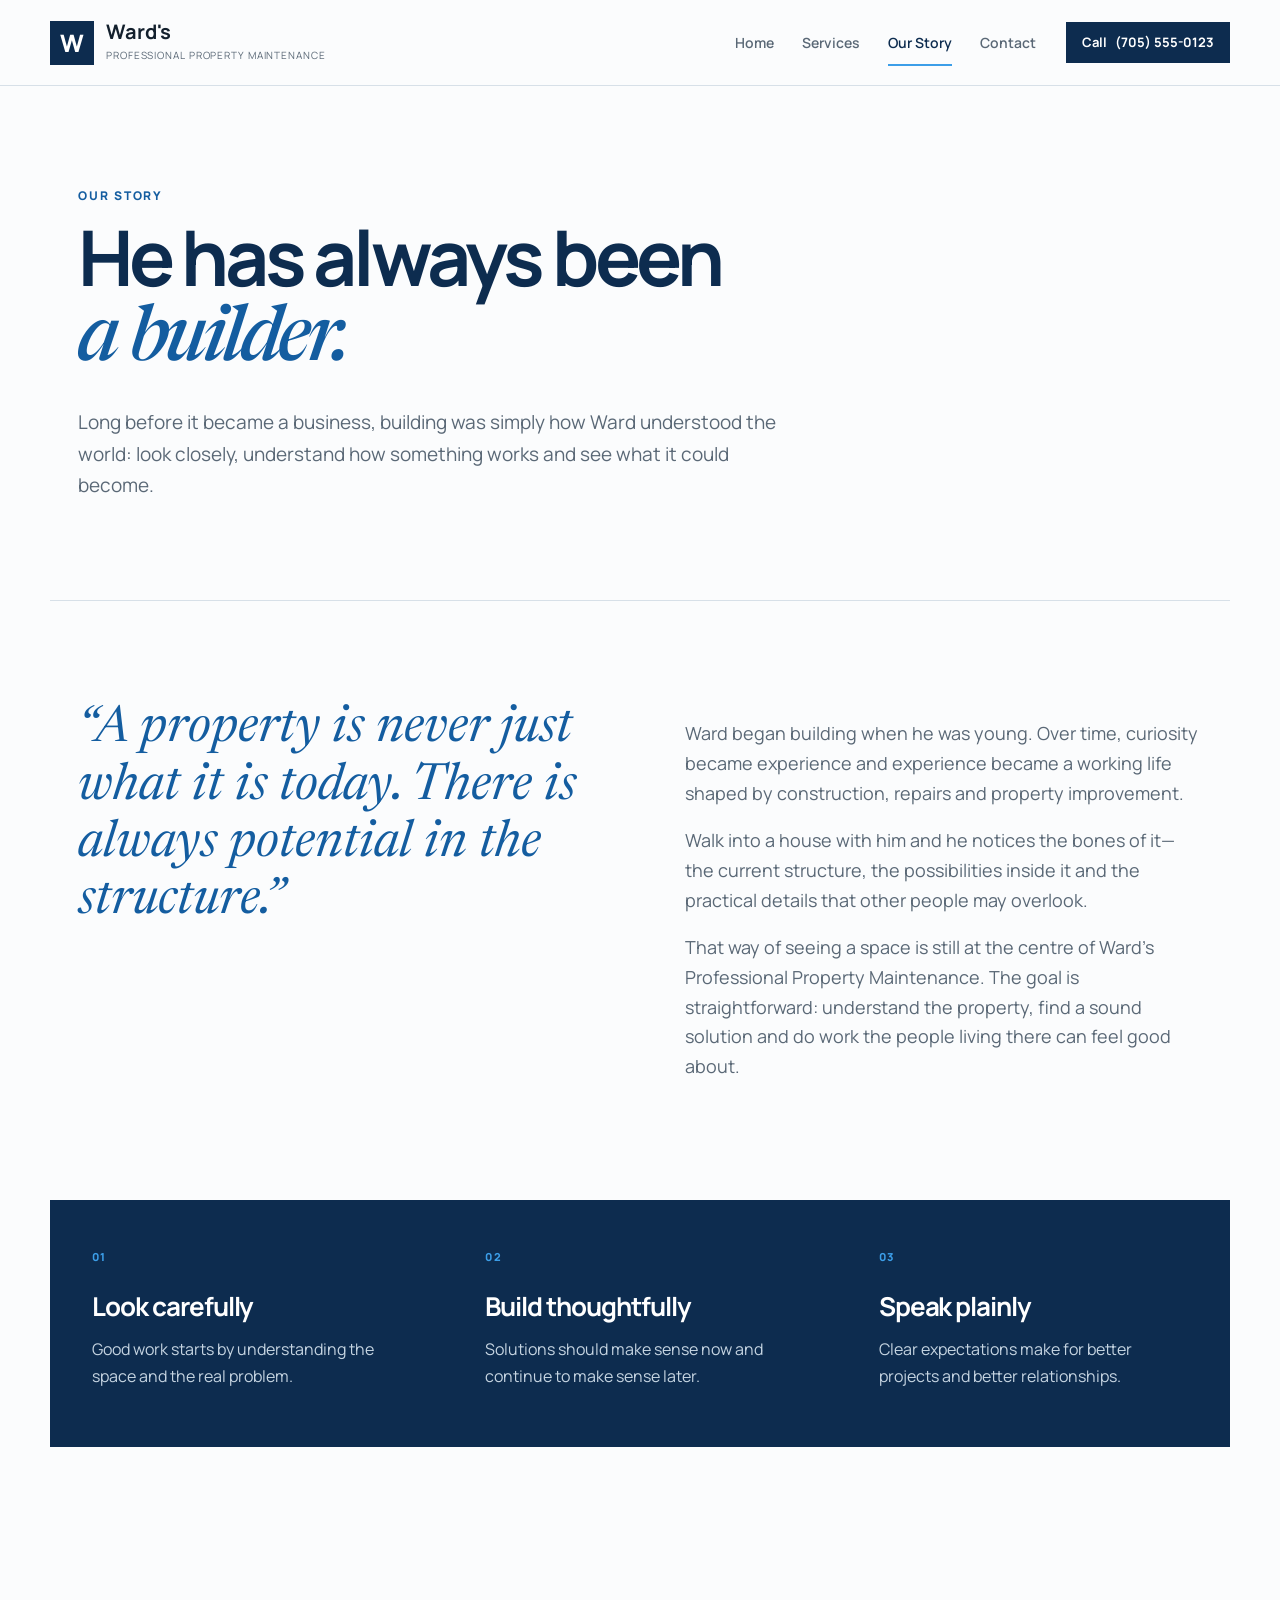
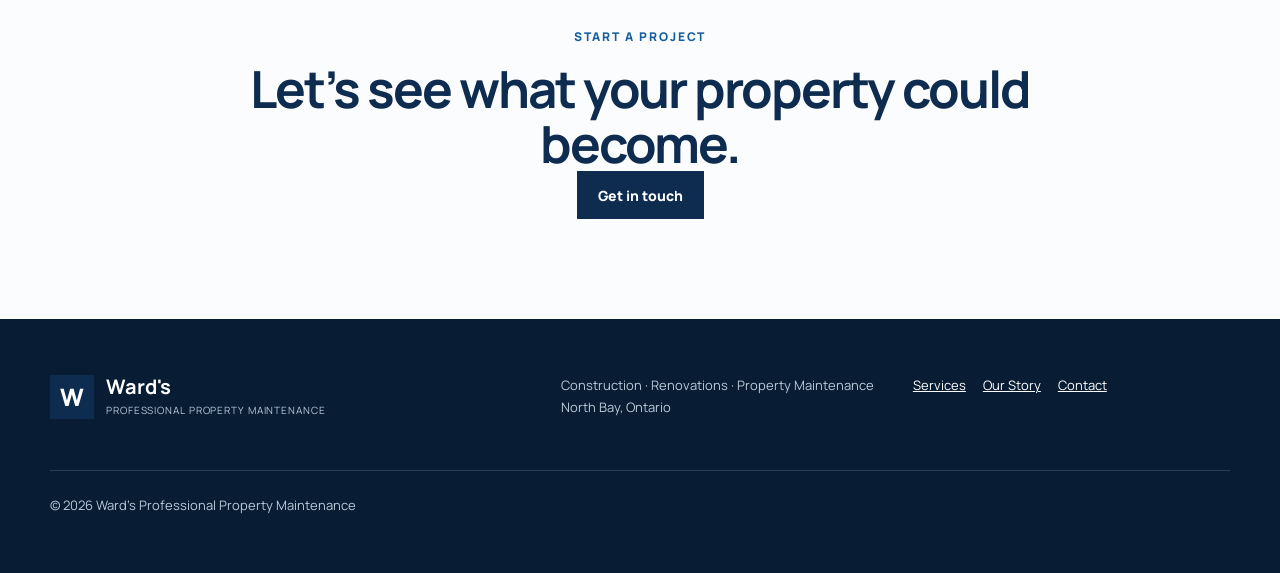
==== about.html @ 0ab8d8b3 "Build Ward's property maintenance website" ====
<!doctype html>
<html lang="en">
<head>
  <meta charset="utf-8"><meta name="viewport" content="width=device-width, initial-scale=1">
  <meta name="description" content="Meet the builder behind Ward's Professional Property Maintenance in North Bay, Ontario.">
  <meta name="theme-color" content="#123c68"><title>Our Story | Ward's Professional Property Maintenance</title>
  <link rel="icon" href="assets/favicon.svg" type="image/svg+xml"><link rel="stylesheet" href="assets/styles.css"><script defer src="assets/site.js"></script>
</head>
<body>
  <header class="site-header"><a class="brand" href="index.html"><span class="brand-mark">W</span><span><strong>Ward's</strong><small>Professional Property Maintenance</small></span></a><button class="menu-button" type="button" aria-expanded="false" aria-controls="primary-nav">Menu</button><nav id="primary-nav" class="primary-nav" aria-label="Primary navigation"><a href="index.html">Home</a><a href="services.html">Services</a><a class="active" href="about.html">Our Story</a><a href="contact.html">Contact</a></nav><a class="header-call" href="tel:+17055550123">Call <span>(705) 555-0123</span></a></header>
  <main>
    <header class="page-hero about-hero"><p class="eyebrow">Our story</p><h1>He has always been<br><em>a builder.</em></h1><p>Long before it became a business, building was simply how Ward understood the world: look closely, understand how something works and see what it could become.</p></header>
    <section class="section editorial">
      <div class="big-quote">“A property is never just what it is today. There is always potential in the structure.”</div>
      <div class="story-copy"><p>Ward began building when he was young. Over time, curiosity became experience and experience became a working life shaped by construction, repairs and property improvement.</p><p>Walk into a house with him and he notices the bones of it—the current structure, the possibilities inside it and the practical details that other people may overlook.</p><p>That way of seeing a space is still at the centre of Ward's Professional Property Maintenance. The goal is straightforward: understand the property, find a sound solution and do work the people living there can feel good about.</p></div>
    </section>
    <section class="values-band"><article><span>01</span><h2>Look carefully</h2><p>Good work starts by understanding the space and the real problem.</p></article><article><span>02</span><h2>Build thoughtfully</h2><p>Solutions should make sense now and continue to make sense later.</p></article><article><span>03</span><h2>Speak plainly</h2><p>Clear expectations make for better projects and better relationships.</p></article></section>
    <section class="section final-cta"><p class="eyebrow">Start a project</p><h2>Let’s see what your property could become.</h2><a class="button button-primary" href="contact.html">Get in touch</a></section>
  </main>
  <footer class="site-footer"><div class="brand footer-brand"><span class="brand-mark">W</span><span><strong>Ward's</strong><small>Professional Property Maintenance</small></span></div><p>Construction · Renovations · Property Maintenance<br>North Bay, Ontario</p><p><a href="services.html">Services</a> <a href="about.html">Our Story</a> <a href="contact.html">Contact</a></p><p class="copyright">© <span data-year></span> Ward's Professional Property Maintenance</p></footer>
</body></html>
---- assets/styles.css ----
@import url('https://fonts.googleapis.com/css2?family=Manrope:wght@400;500;600;700;800&family=Newsreader:ital,opsz,wght@1,6..72,500&display=swap');

:root{--navy:#0d2c4f;--blue:#145da0;--bright:#3c9ee8;--sky:#dceefb;--ice:#f4f8fb;--paper:#fbfcfd;--ink:#13202d;--muted:#5a6876;--line:#d7e0e8;--white:#fff;--max:1180px;--shadow:0 24px 60px rgba(13,44,79,.12)}
*{box-sizing:border-box}html{scroll-behavior:smooth}body{margin:0;background:var(--paper);color:var(--ink);font-family:Manrope,system-ui,sans-serif;font-size:16px;line-height:1.65}a{color:inherit}button{font:inherit}.site-header{height:86px;display:grid;grid-template-columns:1fr auto auto;align-items:center;gap:30px;padding:0 max(28px,calc((100vw - var(--max))/2));background:rgba(251,252,253,.96);border-bottom:1px solid var(--line);position:relative;z-index:10}.brand{display:flex;align-items:center;gap:12px;text-decoration:none;width:max-content}.brand-mark{display:grid;place-items:center;width:44px;height:44px;background:var(--navy);color:var(--white);font-size:24px;font-weight:800;line-height:1}.brand strong,.brand small{display:block}.brand strong{font-size:20px;line-height:1.1}.brand small{font-size:10px;text-transform:uppercase;letter-spacing:.09em;color:var(--muted);margin-top:4px}.primary-nav{display:flex;gap:28px}.primary-nav a{text-decoration:none;font-weight:600;font-size:14px;color:var(--muted);position:relative}.primary-nav a:hover,.primary-nav a.active{color:var(--navy)}.primary-nav a.active:after{content:"";position:absolute;left:0;right:0;bottom:-12px;height:2px;background:var(--bright)}.header-call{background:var(--navy);color:white;text-decoration:none;padding:10px 16px;font-size:13px;font-weight:700}.header-call span{margin-left:5px}.menu-button{display:none;background:transparent;border:1px solid var(--line);padding:9px 14px;color:var(--navy);font-weight:700}.hero{max-width:var(--max);min-height:670px;margin:auto;display:grid;grid-template-columns:1.02fr .98fr;align-items:center;gap:76px;padding:76px 28px}.eyebrow{margin:0 0 14px;color:var(--blue);font-size:12px;font-weight:800;letter-spacing:.16em;text-transform:uppercase}.hero h1,.page-hero h1{font-size:clamp(56px,6vw,86px);line-height:.96;letter-spacing:-.055em;margin:0 0 28px;color:var(--navy)}h1 em,h2 em{font-family:Newsreader,Georgia,serif;font-weight:500;color:var(--blue)}.lede{font-size:19px;max-width:610px;color:var(--muted)}.hero-actions{display:flex;flex-wrap:wrap;gap:12px;margin-top:32px}.button{display:inline-flex;align-items:center;justify-content:center;min-height:48px;padding:11px 20px;border:1px solid var(--navy);text-decoration:none;font-size:14px;font-weight:800}.button-primary{background:var(--navy);color:var(--white)}.button-primary:hover{background:var(--blue)}.button-secondary{color:var(--navy);background:transparent}.button-secondary:hover{background:var(--sky)}.button-light{background:white;color:var(--navy);border-color:white;margin-top:18px}.hero-visual{position:relative;min-height:500px;background:var(--sky);box-shadow:var(--shadow);overflow:hidden}.hero-visual:before{content:"";position:absolute;inset:0;background:linear-gradient(145deg,transparent 0 48%,rgba(20,93,160,.08) 48% 49%,transparent 49%),linear-gradient(35deg,transparent 0 70%,rgba(255,255,255,.5) 70%)}.plan-card{position:absolute;inset:48px;background:var(--paper);border:1px solid var(--blue);box-shadow:0 16px 40px rgba(13,44,79,.18)}.plan-card:before{content:"";position:absolute;inset:0;background-image:linear-gradient(rgba(20,93,160,.08) 1px,transparent 1px),linear-gradient(90deg,rgba(20,93,160,.08) 1px,transparent 1px);background-size:24px 24px}.plan-label{position:absolute;top:20px;left:22px;font-size:11px;font-weight:800;color:var(--blue);text-transform:uppercase;letter-spacing:.14em}.plan-room{position:absolute;border:3px solid var(--navy)}.room-a{left:12%;top:22%;width:48%;height:36%}.room-b{right:10%;top:22%;width:28%;height:59%}.room-c{left:12%;bottom:19%;width:48%;height:20%}.measure{position:absolute;color:var(--blue);font-size:9px;letter-spacing:.12em;text-transform:uppercase}.measure-one{left:26%;top:17%}.measure-two{right:15%;bottom:13%}.plan-stamp{position:absolute;right:-18px;bottom:-20px;background:var(--blue);color:white;padding:20px 24px;font-family:Newsreader,Georgia,serif;font-style:italic;font-size:24px;line-height:1.05}.trust-strip{background:var(--navy);color:white;display:grid;grid-template-columns:repeat(3,1fr);padding:26px max(28px,calc((100vw - var(--max))/2));gap:30px}.trust-strip p{margin:0;display:flex;flex-direction:column;border-left:1px solid rgba(255,255,255,.25);padding-left:20px}.trust-strip strong{font-size:14px}.trust-strip span{font-size:12px;color:#bdd1e5}.section{max-width:var(--max);margin:auto;padding:100px 28px}.section-heading{display:grid;grid-template-columns:1.2fr .8fr;align-items:end;gap:70px;margin-bottom:50px}.section h2,.story-band h2,.values-band h2{font-size:clamp(34px,4vw,54px);line-height:1.08;letter-spacing:-.04em;color:var(--navy);margin:0}.section-heading>p{color:var(--muted);margin:0}.service-grid{display:grid;grid-template-columns:repeat(2,1fr);border-top:1px solid var(--line);border-left:1px solid var(--line)}.service-grid article{padding:32px;border-right:1px solid var(--line);border-bottom:1px solid var(--line);min-height:230px}.service-grid article>span,.values-band article>span{font-size:11px;font-weight:800;color:var(--bright);letter-spacing:.12em}.service-grid h3{font-size:22px;color:var(--navy);margin:28px 0 10px}.service-grid p{color:var(--muted);margin:0}.service-grid .accent-card{background:var(--sky)}.text-link{display:inline-block;margin-top:34px;color:var(--blue);font-weight:800;text-decoration:none}.text-link span{display:inline-block;margin-left:8px;transition:transform .2s}.text-link:hover span{transform:translateX(5px)}.story-band{background:var(--blue);color:white;display:grid;grid-template-columns:.8fr 1.2fr;gap:90px;align-items:center;padding:90px max(28px,calc((100vw - var(--max))/2))}.story-band .eyebrow{color:var(--sky)}.story-band h2{color:white}.story-band p:not(.eyebrow){color:#d9e9f7;max-width:650px}.story-number{font-size:260px;line-height:.8;font-weight:800;color:transparent;-webkit-text-stroke:2px rgba(255,255,255,.35);text-align:center}.final-cta{text-align:center;max-width:850px}.final-cta>p:not(.eyebrow){color:var(--muted);font-size:18px}.centered{justify-content:center}.site-footer{background:#081d34;color:#b9cad9;padding:56px max(28px,calc((100vw - var(--max))/2));display:grid;grid-template-columns:1.5fr 1fr 1fr;gap:35px;font-size:13px}.footer-brand strong{color:white}.footer-brand small{color:#b9cad9}.site-footer p{margin:0}.site-footer a{color:white;margin-right:14px}.copyright{grid-column:1/-1;border-top:1px solid rgba(255,255,255,.14);padding-top:24px;margin-top:16px!important}.page-hero{max-width:var(--max);margin:auto;padding:100px 28px 80px}.page-hero h1{font-size:clamp(52px,6vw,78px);max-width:900px}.page-hero>p:last-child{font-size:19px;color:var(--muted);max-width:700px}.service-list{padding-top:20px}.service-list>article{display:grid;grid-template-columns:150px 1fr;gap:30px;padding:55px 0;border-top:1px solid var(--line)}.service-list h2{font-size:34px}.service-list p{max-width:750px;color:var(--muted)}.service-index{font-family:Newsreader,serif;font-style:italic;color:var(--bright);font-size:34px}.service-list ul{columns:2;padding-left:20px;color:var(--navy)}.custom-service{background:var(--blue);color:white;padding:55px!important;margin-top:20px;border:0!important}.custom-service h2,.custom-service p{color:white}.custom-service .service-index{color:var(--sky)}.note-panel{background:var(--sky);margin-bottom:100px;padding:60px}.note-panel h2{font-size:38px}.note-panel p:last-child{max-width:750px;color:var(--muted)}.editorial{display:grid;grid-template-columns:1fr 1fr;gap:90px;border-top:1px solid var(--line)}.big-quote{font-family:Newsreader,Georgia,serif;font-style:italic;font-size:clamp(38px,4vw,54px);line-height:1.12;color:var(--blue)}.story-copy{font-size:18px;color:var(--muted)}.values-band{max-width:var(--max);margin:0 auto 80px;display:grid;grid-template-columns:repeat(3,1fr);background:var(--navy);color:white}.values-band article{padding:42px}.values-band h2{color:white;font-size:26px;margin:24px 0 10px}.values-band p{color:#c5d4e1}.contact-grid{display:grid;grid-template-columns:1fr 1fr;gap:80px;padding-top:20px}.contact-options article{padding:28px 0;border-top:1px solid var(--line)}.contact-options a,.contact-options strong{display:block;color:var(--navy);font-size:clamp(25px,3vw,38px);font-weight:700;text-decoration:none;line-height:1.2}.contact-options span{display:block;color:var(--muted);font-size:13px;margin-top:8px}.project-checklist{background:var(--navy);color:white;padding:48px}.project-checklist .eyebrow{color:var(--sky)}.project-checklist h2{color:white;font-size:38px}.project-checklist li{margin:13px 0}.small-note{border-top:1px solid rgba(255,255,255,.2);padding-top:22px;margin-top:25px;color:#c8d7e4;font-size:14px}
@media(max-width:820px){.site-header{height:74px;grid-template-columns:1fr auto;padding:0 18px}.brand small{max-width:200px}.menu-button{display:block}.header-call{display:none}.primary-nav{display:none;position:absolute;top:74px;left:0;right:0;background:var(--paper);padding:14px 20px 24px;box-shadow:0 16px 30px rgba(13,44,79,.15);flex-direction:column;gap:0}.primary-nav.open{display:flex}.primary-nav a{padding:12px 0;border-bottom:1px solid var(--line)}.primary-nav a.active:after{display:none}.hero{grid-template-columns:1fr;gap:45px;padding:58px 20px}.hero h1,.page-hero h1{font-size:clamp(47px,15vw,68px)}.hero-visual{min-height:390px}.plan-card{inset:32px}.trust-strip{grid-template-columns:1fr;gap:18px;padding:26px 20px}.section{padding:70px 20px}.section-heading,.story-band,.editorial,.contact-grid{grid-template-columns:1fr;gap:36px}.service-grid{grid-template-columns:1fr}.story-band{padding:65px 20px}.story-number{font-size:160px}.site-footer{grid-template-columns:1fr;padding:48px 20px}.copyright{grid-column:auto}.page-hero{padding:70px 20px 50px}.service-list>article{grid-template-columns:1fr;gap:8px;padding:42px 0}.service-list ul{columns:1}.custom-service{padding:35px!important}.note-panel{margin:0 20px 70px;padding:35px}.values-band{grid-template-columns:1fr;margin:0 20px 50px}.values-band article{padding:32px;border-bottom:1px solid rgba(255,255,255,.14)}.contact-grid{padding-top:0}.project-checklist{padding:34px}.about-hero br{display:none}}
@media(prefers-reduced-motion:reduce){html{scroll-behavior:auto}*{transition:none!important}}
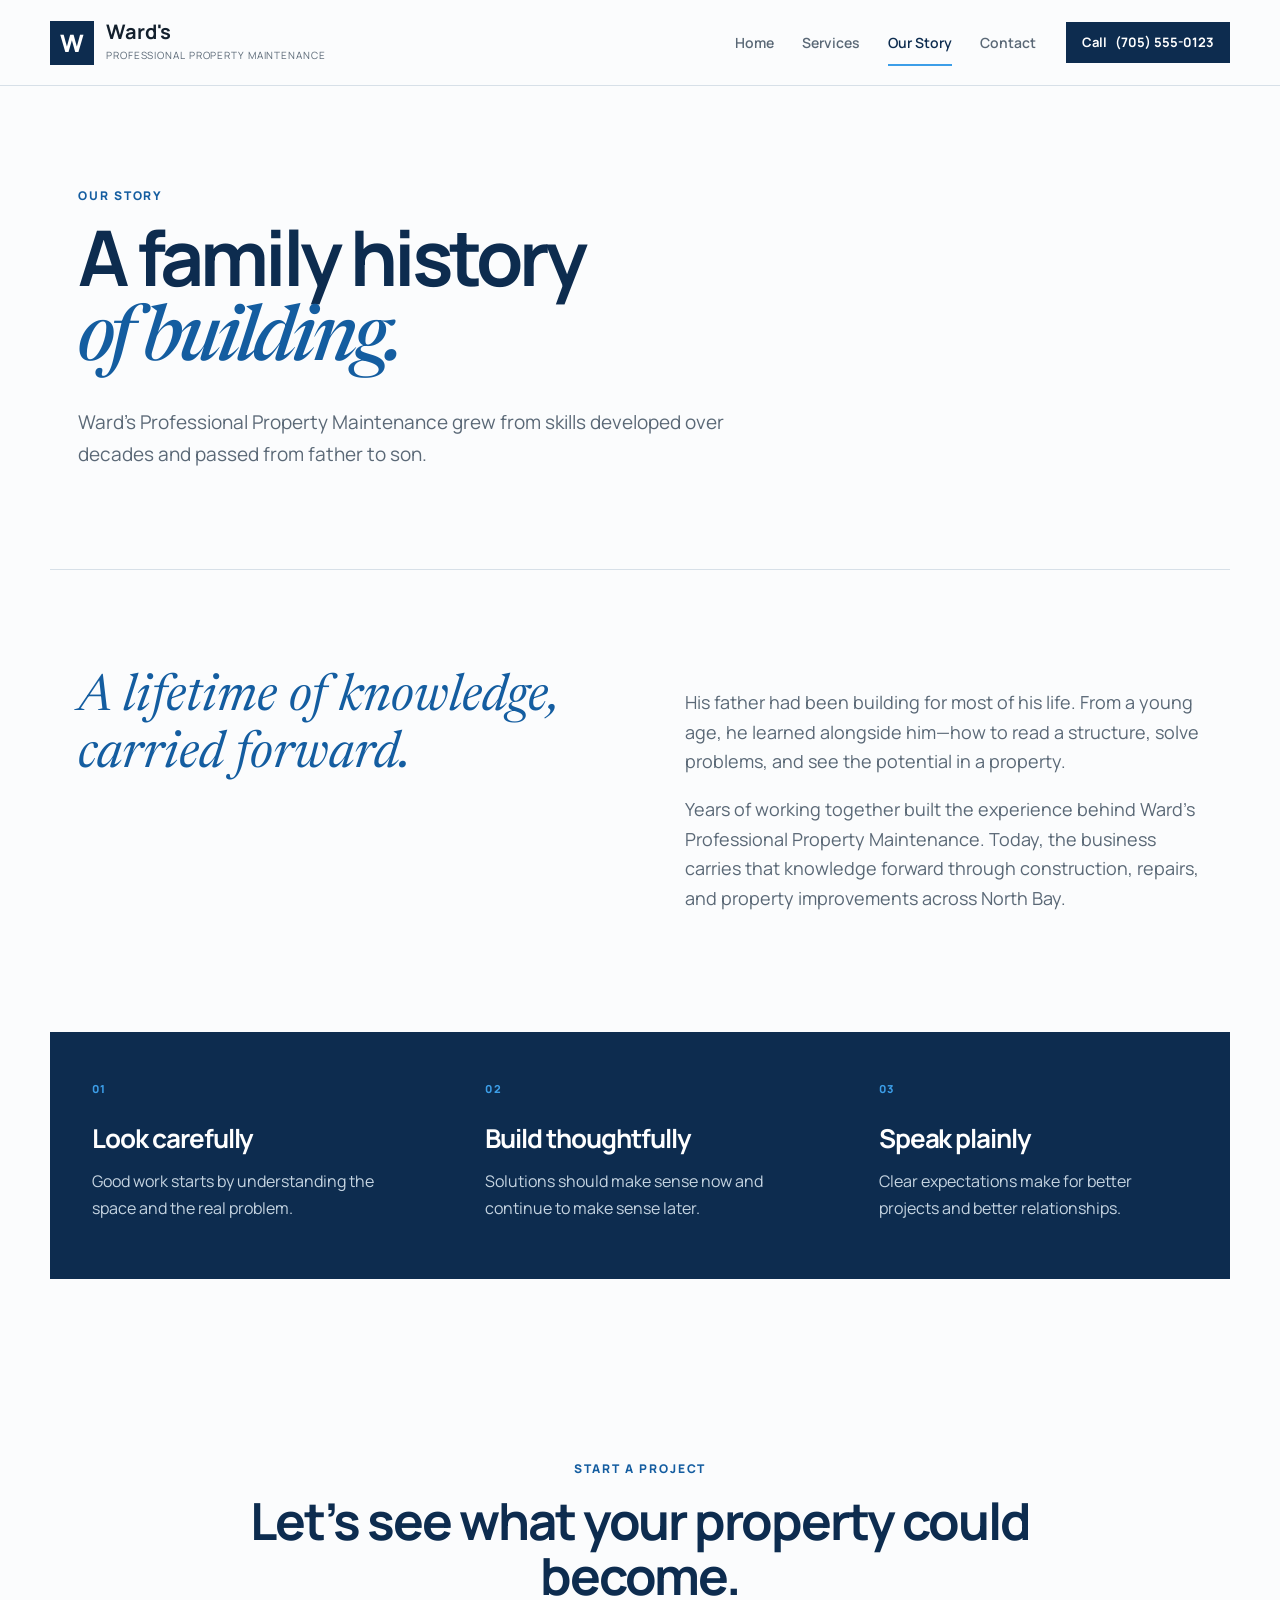
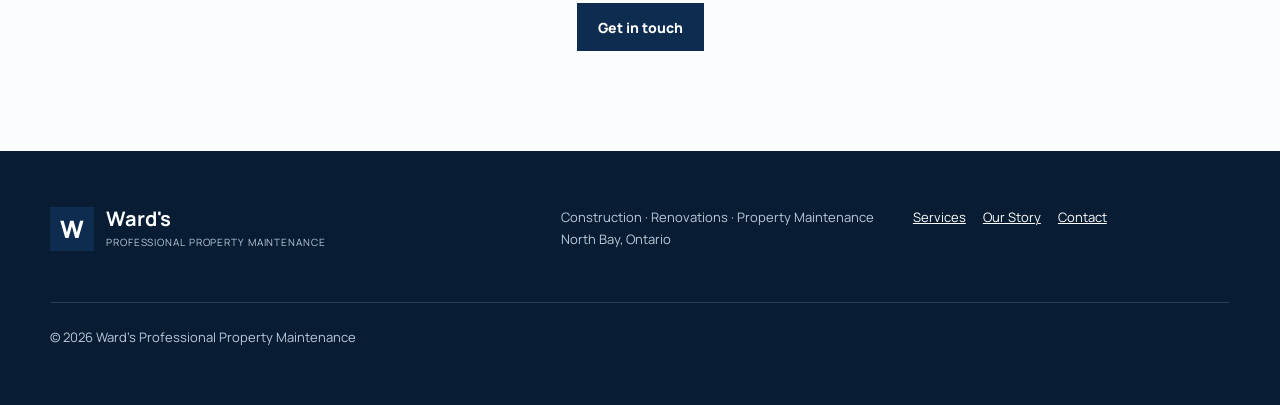
==== commit da2a00d4: "Rewrite father-to-son business story" ====
--- a/about.html
+++ b/about.html
@@ -9,10 +9,10 @@
 <body>
   <header class="site-header"><a class="brand" href="index.html"><span class="brand-mark">W</span><span><strong>Ward's</strong><small>Professional Property Maintenance</small></span></a><button class="menu-button" type="button" aria-expanded="false" aria-controls="primary-nav">Menu</button><nav id="primary-nav" class="primary-nav" aria-label="Primary navigation"><a href="index.html">Home</a><a href="services.html">Services</a><a class="active" href="about.html">Our Story</a><a href="contact.html">Contact</a></nav><a class="header-call" href="tel:+17055550123">Call <span>(705) 555-0123</span></a></header>
   <main>
-    <header class="page-hero about-hero"><p class="eyebrow">Our story</p><h1>He has always been<br><em>a builder.</em></h1><p>Long before it became a business, building was simply how Ward understood the world: look closely, understand how something works and see what it could become.</p></header>
+    <header class="page-hero about-hero"><p class="eyebrow">Our story</p><h1>A family history<br><em>of building.</em></h1><p>Ward's Professional Property Maintenance grew from skills developed over decades and passed from father to son.</p></header>
     <section class="section editorial">
-      <div class="big-quote">“A property is never just what it is today. There is always potential in the structure.”</div>
-      <div class="story-copy"><p>Ward began building when he was young. Over time, curiosity became experience and experience became a working life shaped by construction, repairs and property improvement.</p><p>Walk into a house with him and he notices the bones of it—the current structure, the possibilities inside it and the practical details that other people may overlook.</p><p>That way of seeing a space is still at the centre of Ward's Professional Property Maintenance. The goal is straightforward: understand the property, find a sound solution and do work the people living there can feel good about.</p></div>
+      <div class="big-quote">A lifetime of knowledge, carried forward.</div>
+      <div class="story-copy"><p>His father had been building for most of his life. From a young age, he learned alongside him—how to read a structure, solve problems, and see the potential in a property.</p><p>Years of working together built the experience behind Ward's Professional Property Maintenance. Today, the business carries that knowledge forward through construction, repairs, and property improvements across North Bay.</p></div>
     </section>
     <section class="values-band"><article><span>01</span><h2>Look carefully</h2><p>Good work starts by understanding the space and the real problem.</p></article><article><span>02</span><h2>Build thoughtfully</h2><p>Solutions should make sense now and continue to make sense later.</p></article><article><span>03</span><h2>Speak plainly</h2><p>Clear expectations make for better projects and better relationships.</p></article></section>
     <section class="section final-cta"><p class="eyebrow">Start a project</p><h2>Let’s see what your property could become.</h2><a class="button button-primary" href="contact.html">Get in touch</a></section>
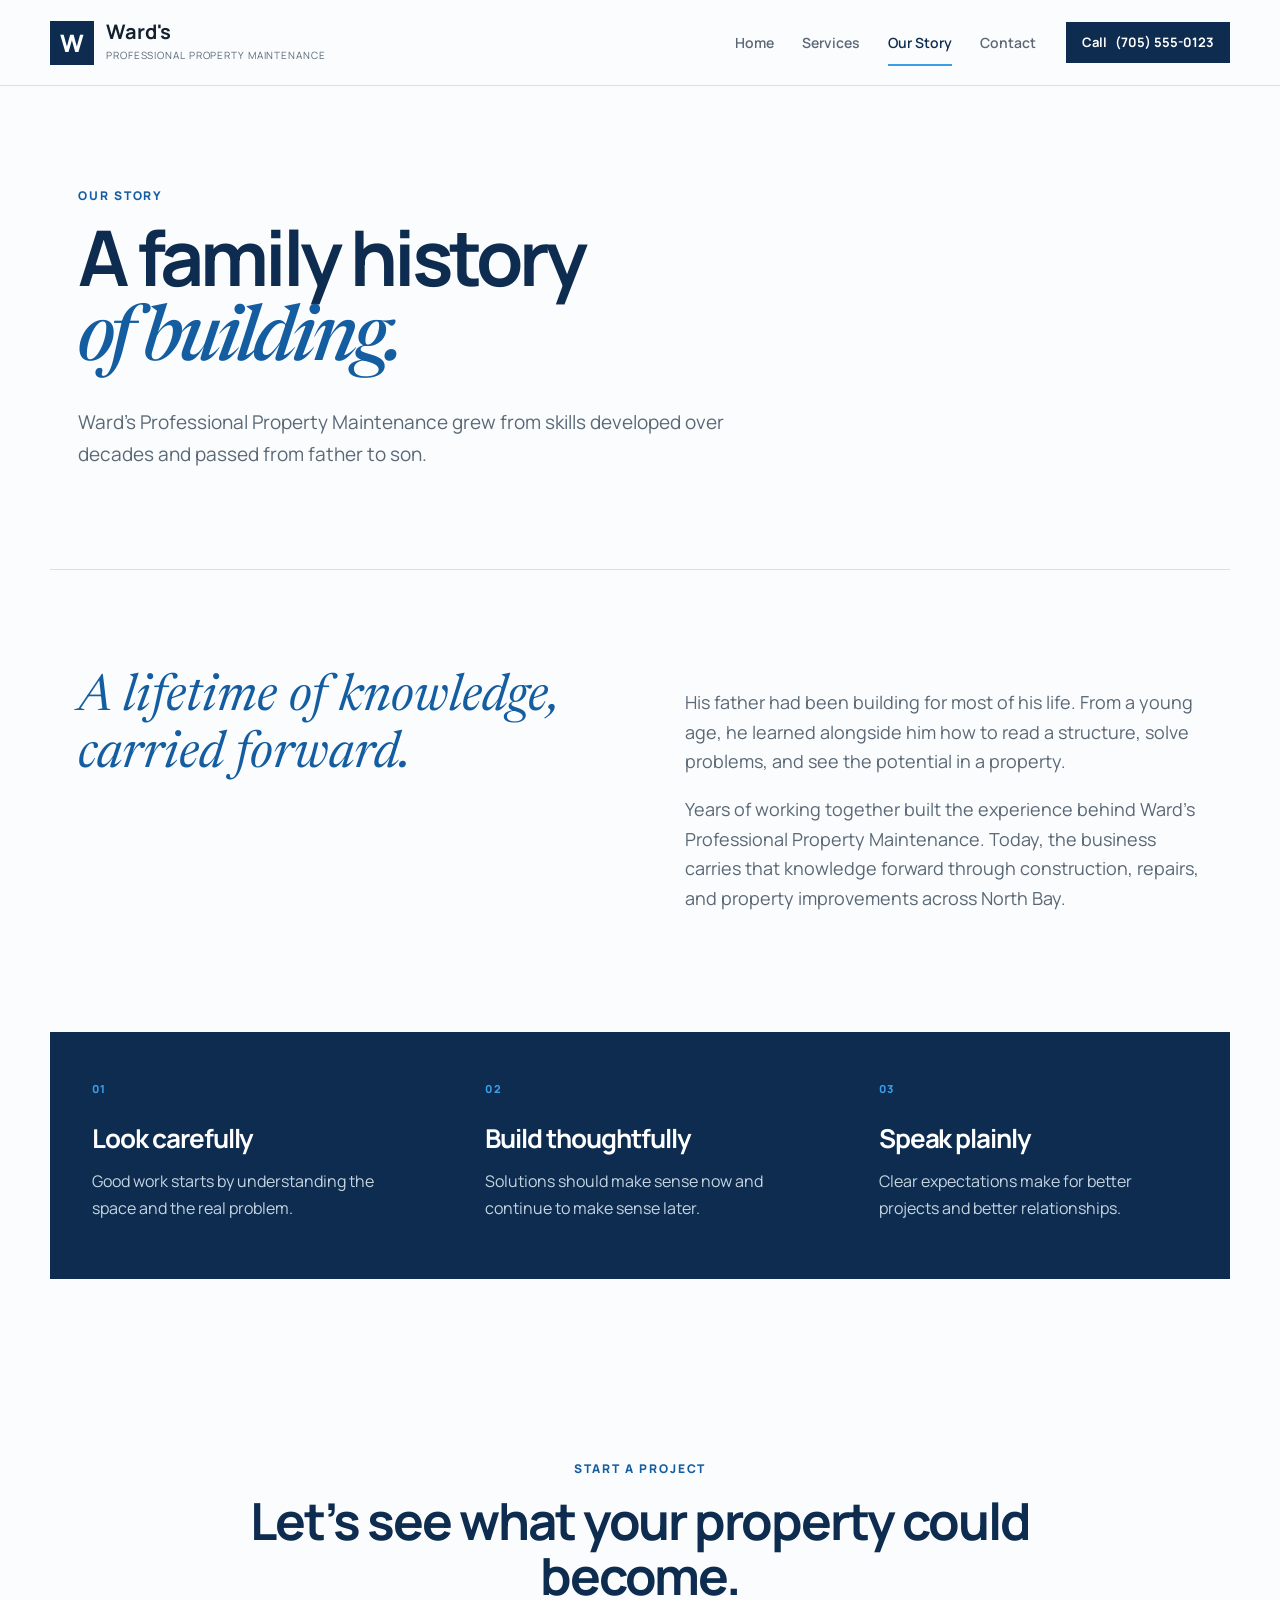
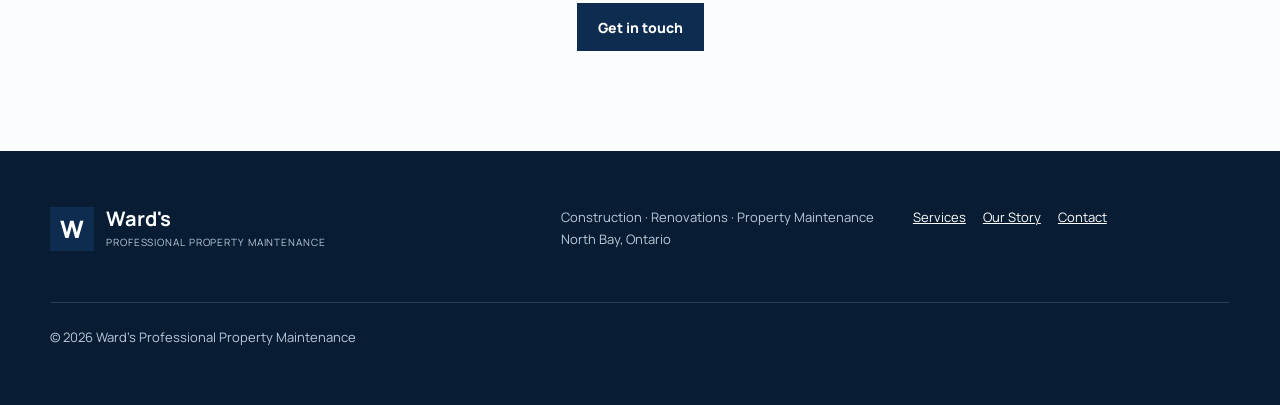
==== commit 36fceaf2: "Improve readability and services presentation" ====
--- a/about.html
+++ b/about.html
@@ -12,7 +12,7 @@
     <header class="page-hero about-hero"><p class="eyebrow">Our story</p><h1>A family history<br><em>of building.</em></h1><p>Ward's Professional Property Maintenance grew from skills developed over decades and passed from father to son.</p></header>
     <section class="section editorial">
       <div class="big-quote">A lifetime of knowledge, carried forward.</div>
-      <div class="story-copy"><p>His father had been building for most of his life. From a young age, he learned alongside him—how to read a structure, solve problems, and see the potential in a property.</p><p>Years of working together built the experience behind Ward's Professional Property Maintenance. Today, the business carries that knowledge forward through construction, repairs, and property improvements across North Bay.</p></div>
+      <div class="story-copy"><p>His father had been building for most of his life. From a young age, he learned alongside him how to read a structure, solve problems, and see the potential in a property.</p><p>Years of working together built the experience behind Ward's Professional Property Maintenance. Today, the business carries that knowledge forward through construction, repairs, and property improvements across North Bay.</p></div>
     </section>
     <section class="values-band"><article><span>01</span><h2>Look carefully</h2><p>Good work starts by understanding the space and the real problem.</p></article><article><span>02</span><h2>Build thoughtfully</h2><p>Solutions should make sense now and continue to make sense later.</p></article><article><span>03</span><h2>Speak plainly</h2><p>Clear expectations make for better projects and better relationships.</p></article></section>
     <section class="section final-cta"><p class="eyebrow">Start a project</p><h2>Let’s see what your property could become.</h2><a class="button button-primary" href="contact.html">Get in touch</a></section>
